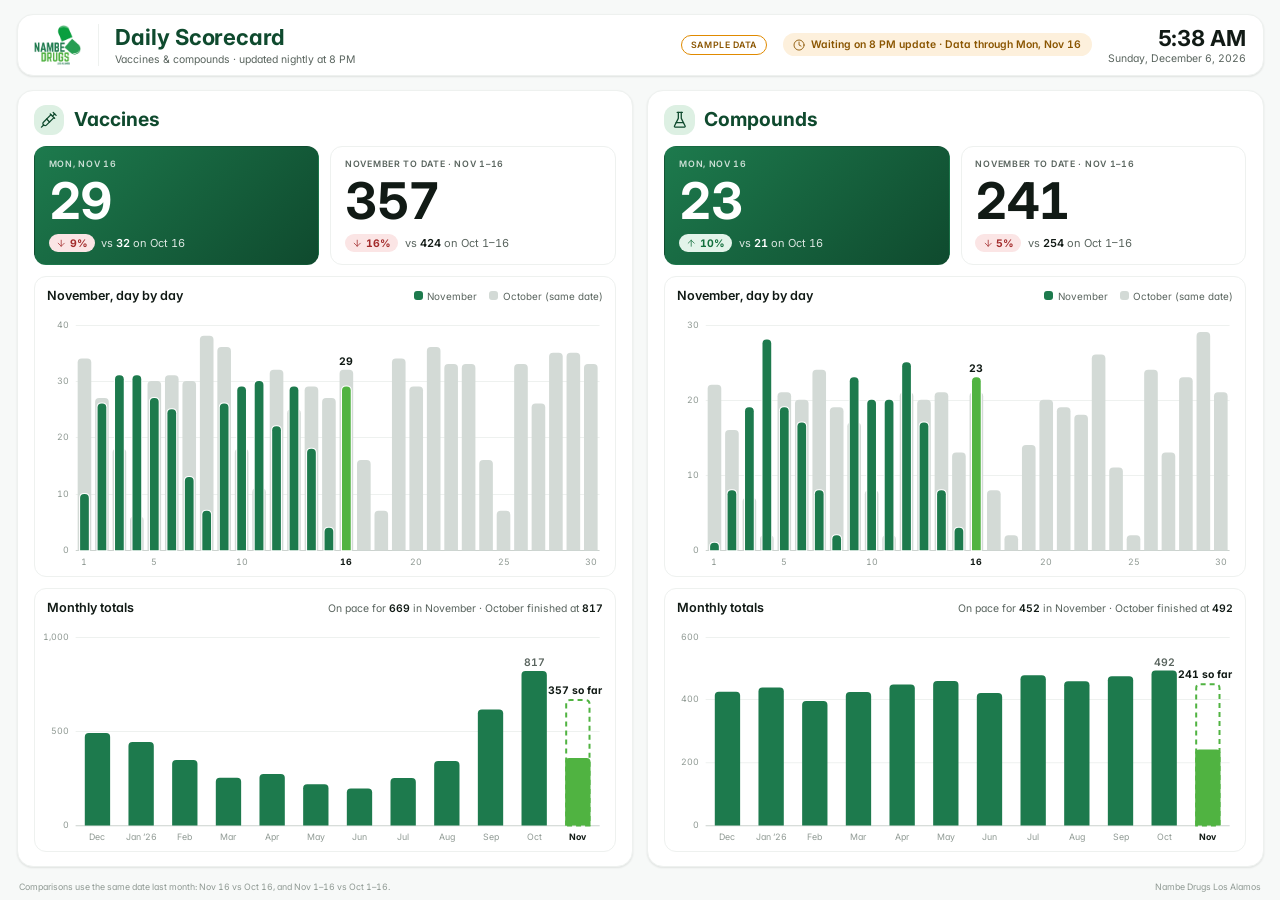
==== index.html @ f058c0b9 "Build daily vaccine & compound scorecard wall display Static GitHub Pages dashboard in the Nambe Dru" ====
<!doctype html>
<html lang="en">
<head>
  <meta charset="utf-8">
  <meta name="viewport" content="width=device-width, initial-scale=1">
  <title>Nambe Drugs Scorecard</title>
  <meta name="description" content="Daily vaccine and compound counts for Nambe Drugs Los Alamos.">
  <link rel="icon" type="image/png" href="assets/logo.png">
  <link rel="preconnect" href="https://fonts.googleapis.com">
  <link rel="preconnect" href="https://fonts.gstatic.com" crossorigin>
  <link href="https://fonts.googleapis.com/css2?family=Inter:wght@400;500;600;700&display=swap" rel="stylesheet">
  <link rel="stylesheet" href="assets/styles.css">
</head>
<body>
  <div class="app">
    <header class="topbar">
      <img class="logo" src="assets/logo.png" alt="Nambe Drugs Los Alamos">
      <div class="divider"></div>
      <div class="title-block">
        <h1>Daily Scorecard</h1>
        <p>Vaccines &amp; compounds · updated nightly at 8 PM</p>
      </div>
      <div class="spacer"></div>
      <span class="sample-pill" id="sample-pill" hidden>Sample data</span>
      <span class="status" id="status">Loading…</span>
      <div class="clock">
        <div class="time" id="clock-time">--:--</div>
        <div class="date" id="clock-date"></div>
      </div>
    </header>

    <main class="grid" id="grid">
      <div class="empty">Loading the latest counts…</div>
    </main>

    <footer class="footer">
      <span id="footnote">Comparisons use the same date last month.</span>
      <span>Nambe Drugs Los Alamos</span>
    </footer>
  </div>

  <script src="assets/app.js"></script>
</body>
</html>
---- assets/styles.css ----
/* Nambe Drugs Los Alamos — KPI wall display
   Tokens follow the Nambe Drugs brand board. */
:root {
  --forest: #1D7A4D;
  --green: #0A9F41;
  --lime: #50B341;
  --pine: #0F4A2E;
  --mint: #DDF0E3;

  --ink-900: #111A15;
  --ink-800: #2D3832;
  --ink-600: #59645E;
  --ink-400: #909A94;
  --ink-200: #CBD2CE;
  --ink-100: #EEF1EF;
  --ink-50:  #F7F9F8;

  --success: #1E9E57;
  --success-bg: #E3F4EA;
  --warning: #E08A00;
  --warning-ink: #8A5500;
  --warning-bg: #FDF0DC;
  --error: #D93B3B;
  --error-bg: #FBE5E5;

  --surface: #FFFFFF;
  --page: var(--ink-50);
  --ghost: #D3DAD6;           /* last-month comparison marks */

  --radius-card: 12px;
  --radius-panel: 16px;
  --shadow-1: 0 1px 2px rgba(17, 26, 21, .10);

  color-scheme: light;
  /* Scales the whole display with the screen: 16px on a 1920×1080 TV. */
  font-size: max(11px, min(0.8333vw, 1.4815vh));
}

* { box-sizing: border-box; }

html, body { margin: 0; height: 100%; }

body {
  background: var(--page);
  color: var(--ink-900);
  font-family: "Inter", system-ui, -apple-system, "Segoe UI", sans-serif;
  font-feature-settings: "tnum" 1, "cv11" 1;
  -webkit-font-smoothing: antialiased;
  overflow: hidden;
  cursor: none;               /* hide the mouse on the wall display */
}
body.has-pointer { cursor: default; }

.app {
  height: 100vh;
  display: grid;
  grid-template-rows: auto 1fr auto;
  gap: 1.25rem;
  padding: 1.25rem 1.5rem 0.75rem;
}

/* ---------- Header ---------- */
.topbar {
  display: flex;
  align-items: center;
  gap: 1.5rem;
  background: var(--surface);
  border: 1px solid var(--ink-100);
  border-radius: var(--radius-panel);
  box-shadow: var(--shadow-1);
  padding: 0.85rem 1.5rem;
}
.topbar .logo { height: 3.6rem; width: auto; display: block; }
.topbar .divider { width: 1px; align-self: stretch; background: var(--ink-100); }
.title-block h1 {
  margin: 0;
  font-size: 2rem; line-height: 2.5rem; font-weight: 700;
  color: var(--pine); letter-spacing: -0.01em;
}
.title-block p {
  margin: 0.1rem 0 0;
  font-size: 0.95rem; color: var(--ink-600);
}
.topbar .spacer { flex: 1; }

.status {
  display: inline-flex; align-items: center; gap: 0.5rem;
  border-radius: 999px;
  padding: 0.45rem 0.95rem;
  font-size: 0.95rem; font-weight: 600;
  background: var(--mint); color: var(--pine);
  white-space: nowrap;
}
.status svg { width: 1.1rem; height: 1.1rem; }
.status.is-warning { background: var(--warning-bg); color: var(--warning-ink); }
.status.is-error { background: var(--error-bg); color: #9E2323; }
.sample-pill {
  border-radius: 999px; padding: 0.35rem 0.8rem;
  font-size: 0.8rem; font-weight: 600; letter-spacing: 0.06em; text-transform: uppercase;
  border: 1px solid var(--warning); color: var(--warning-ink); background: var(--surface);
}

.clock { text-align: right; }
.clock .time {
  font-size: 2rem; line-height: 2.4rem; font-weight: 700; color: var(--ink-900);
  letter-spacing: -0.01em;
}
.clock .date { font-size: 0.95rem; color: var(--ink-600); }

/* ---------- Panels ---------- */
.grid {
  min-height: 0;
  display: grid;
  grid-template-columns: 1fr 1fr;
  gap: 1.25rem;
}

.panel {
  min-height: 0;
  display: flex; flex-direction: column; gap: 1rem;
  background: var(--surface);
  border: 1px solid var(--ink-100);
  border-radius: var(--radius-panel);
  box-shadow: var(--shadow-1);
  padding: 1.25rem 1.5rem 1.25rem;
}

.panel-head { display: flex; align-items: center; gap: 0.85rem; }
.panel-icon {
  width: 2.75rem; height: 2.75rem; border-radius: 12px;
  background: var(--mint); color: var(--pine);
  display: grid; place-items: center;
}
.panel-icon svg { width: 1.6rem; height: 1.6rem; }
.panel-head h2 {
  margin: 0; font-size: 1.75rem; line-height: 2.1rem; font-weight: 700; color: var(--pine);
}

/* KPI tiles */
.kpis { display: grid; grid-template-columns: 1fr 1fr; gap: 1rem; }
.kpi {
  border: 1px solid var(--ink-100);
  border-radius: var(--radius-card);
  padding: 1rem 1.25rem 1.1rem;
  background: var(--surface);
}
.kpi.is-primary { background: linear-gradient(135deg, var(--forest), var(--pine)); border-color: transparent; color: #fff; }
.overline {
  font-size: 0.8rem; line-height: 1.1rem; font-weight: 600;
  letter-spacing: 0.08em; text-transform: uppercase;
  color: var(--ink-600);
}
.kpi.is-primary .overline { color: rgba(255,255,255,.78); }
.kpi .value {
  font-size: 4.6rem; line-height: 1; font-weight: 700; letter-spacing: -0.03em;
  margin: 0.55rem 0 0.7rem;
}
.kpi .compare {
  display: flex; align-items: center; gap: 0.6rem; flex-wrap: wrap;
  font-size: 1rem; color: var(--ink-600);
}
.kpi.is-primary .compare { color: rgba(255,255,255,.85); }
.kpi .compare b { color: var(--ink-900); font-weight: 600; }
.kpi.is-primary .compare b { color: #fff; }

.delta {
  display: inline-flex; align-items: center; gap: 0.3rem;
  border-radius: 999px; padding: 0.22rem 0.65rem;
  font-size: 0.95rem; font-weight: 700;
}
.delta svg { width: 0.95rem; height: 0.95rem; }
.delta.up   { background: var(--success-bg); color: #13703D; }
.delta.down { background: var(--error-bg);   color: #A32B2B; }
.delta.flat { background: var(--ink-100);    color: var(--ink-800); }

/* Charts */
.chart-card {
  flex: 1 1 0; min-height: 0;
  display: flex; flex-direction: column;
  border: 1px solid var(--ink-100);
  border-radius: var(--radius-card);
  padding: 0.9rem 1.1rem 0.6rem;
}
.chart-card.daily { flex-grow: 1.15; }
.chart-head {
  display: flex; align-items: baseline; justify-content: space-between; gap: 1rem;
  margin-bottom: 0.35rem;
}
.chart-head h3 { margin: 0; font-size: 1.15rem; line-height: 1.6rem; font-weight: 600; color: var(--ink-900); }
.chart-head .note { font-size: 0.95rem; color: var(--ink-600); }
.chart-head .note b { color: var(--ink-900); font-weight: 600; }
.legend { display: flex; gap: 1.1rem; font-size: 0.9rem; color: var(--ink-600); white-space: nowrap; }
.legend span { display: inline-flex; align-items: center; gap: 0.4rem; }
.legend i { width: 0.8rem; height: 0.8rem; border-radius: 3px; display: inline-block; }
.legend i.dashed { background: transparent !important; border: 2px dashed var(--lime); }

.chart { flex: 1; min-height: 0; position: relative; }
.chart svg { position: absolute; inset: 0; width: 100%; height: 100%; overflow: visible; }

.chart .grid-line { stroke: var(--ink-100); stroke-width: 1; }
.chart .baseline  { stroke: var(--ink-200); stroke-width: 1; }
.chart .tick      { fill: var(--ink-400); font-size: 0.8rem; }
.chart .tick.strong { fill: var(--ink-900); font-weight: 700; }
.chart .val       { fill: var(--ink-900); font-size: 0.95rem; font-weight: 700; }
.chart .val.muted { fill: var(--ink-600); font-weight: 600; }

/* ---------- Footer ---------- */
.footer {
  display: flex; justify-content: space-between; gap: 1rem;
  font-size: 0.8rem; color: var(--ink-400);
  padding: 0 0.25rem;
}

/* Loading / empty */
.empty {
  grid-column: 1 / -1;
  display: grid; place-items: center;
  color: var(--ink-600); font-size: 1.2rem;
}

/* ---------- Small screens (phones, laptops in portrait) ---------- */
@media (max-width: 1000px) {
  :root { font-size: 14px; }
  body { overflow: auto; cursor: default; }
  .app { height: auto; padding: 16px; gap: 16px; }
  .topbar { flex-wrap: wrap; padding: 12px 16px; gap: 12px; }
  .topbar .divider, .topbar .spacer { display: none; }
  .topbar .logo { height: 44px; }
  .title-block h1 { font-size: 1.5rem; line-height: 2rem; }
  .clock { text-align: left; width: 100%; display: flex; gap: 12px; align-items: baseline; }
  .clock .time { font-size: 1.25rem; }
  .grid { grid-template-columns: 1fr; }
  .panel { padding: 16px; }
  .kpi .value { font-size: 2.75rem; }
  .chart-card { flex: none; }
  .chart { flex: none; height: 220px; }
  .chart-head { flex-wrap: wrap; }
  .footer { flex-direction: column; }
}
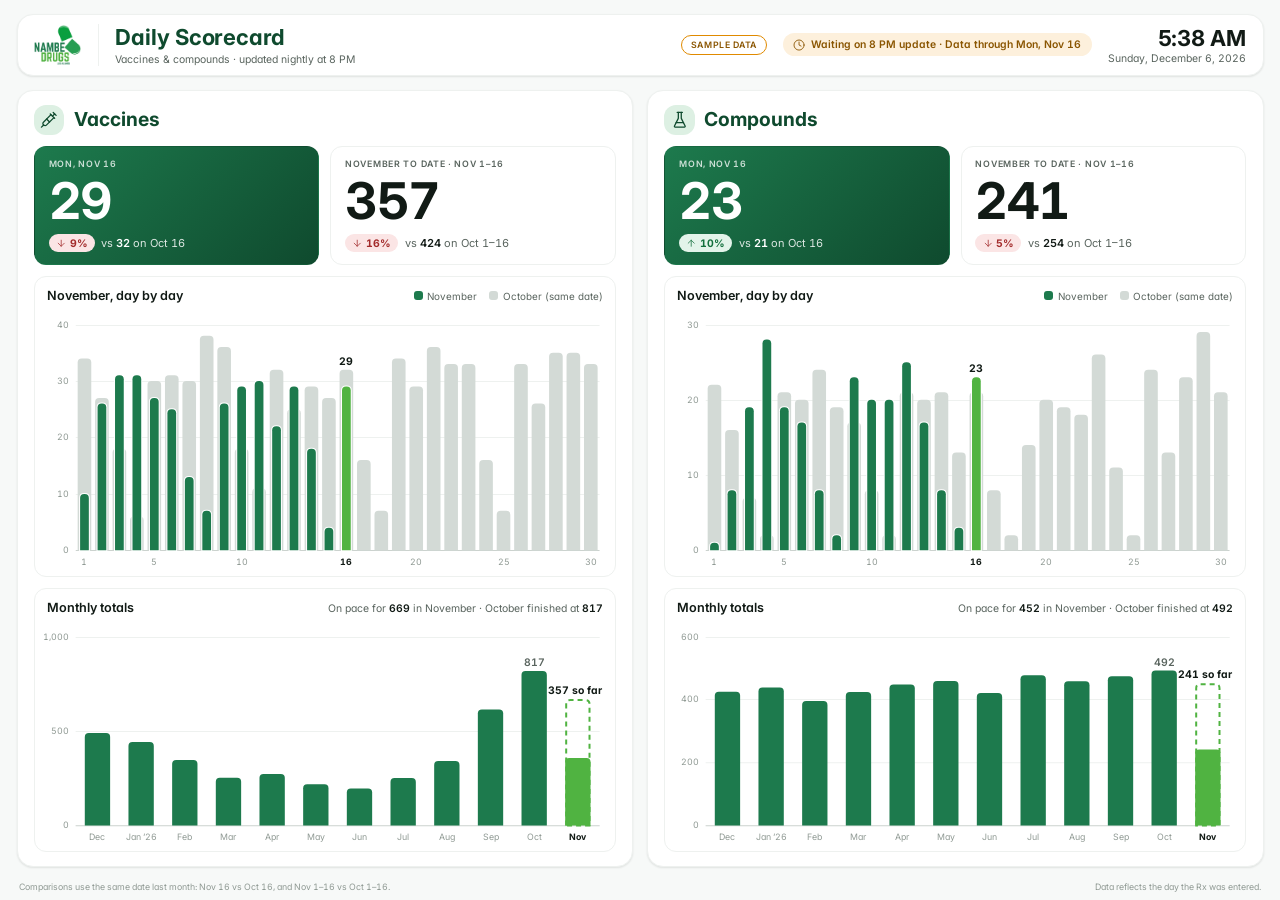
==== commit df2a9ce7: "Add footer note: data reflects the day the Rx was entered Co-Authored-By: Claude Opus 5.5 <noreply@a" ====
--- a/index.html
+++ b/index.html
@@ -35,7 +35,7 @@
 
     <footer class="footer">
       <span id="footnote">Comparisons use the same date last month.</span>
-      <span>Nambe Drugs Los Alamos</span>
+      <span>Data reflects the day the Rx was entered.</span>
     </footer>
   </div>
 
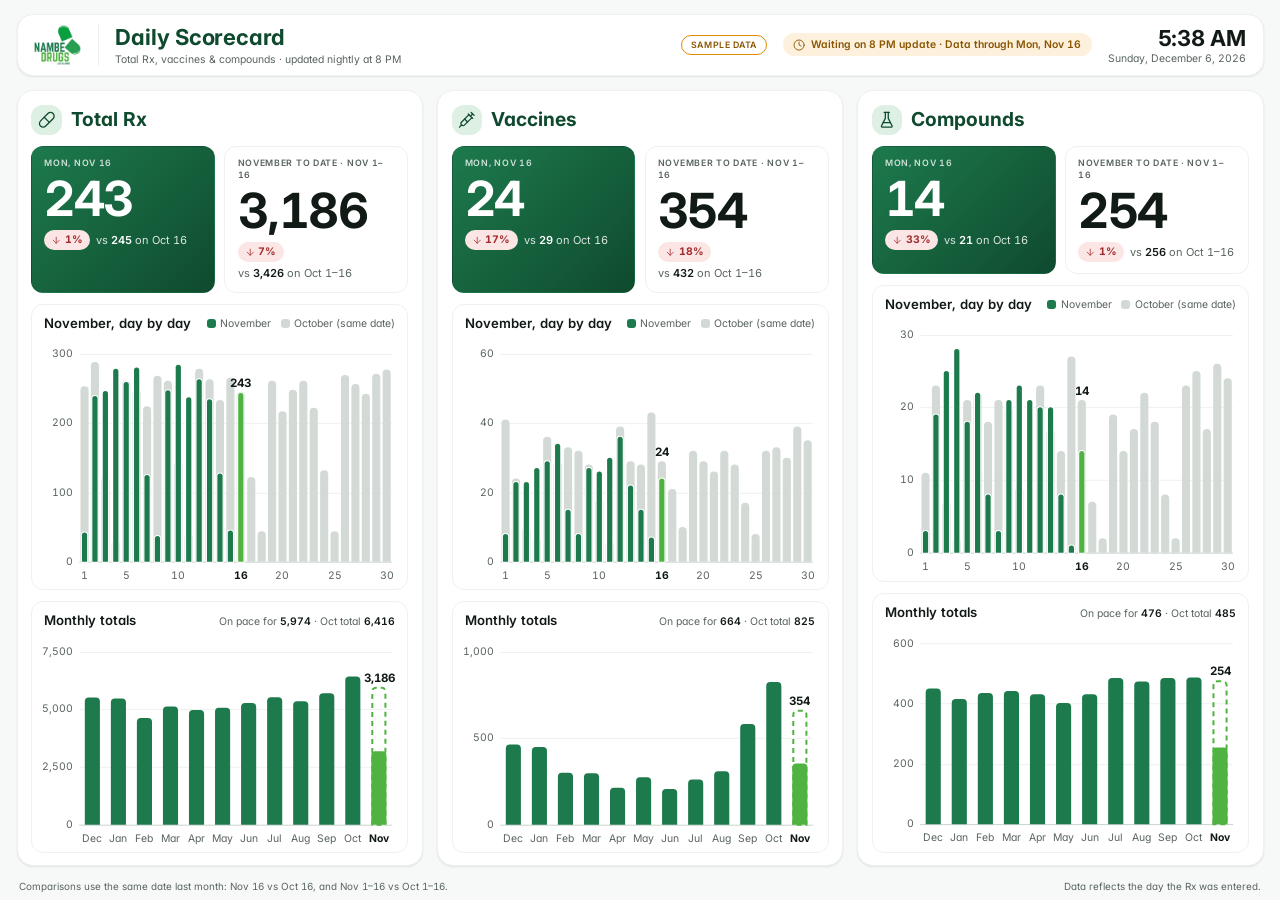
==== commit 1605aba4: "Add Total Rx as a third metric; three-column layout for the 55" TV Total Rx counts every dated row i" ====
--- a/index.html
+++ b/index.html
@@ -4,7 +4,7 @@
   <meta charset="utf-8">
   <meta name="viewport" content="width=device-width, initial-scale=1">
   <title>Nambe Drugs Scorecard</title>
-  <meta name="description" content="Daily vaccine and compound counts for Nambe Drugs Los Alamos.">
+  <meta name="description" content="Daily total Rx, vaccine and compound counts for Nambe Drugs Los Alamos.">
   <link rel="icon" type="image/png" href="assets/logo.png">
   <link rel="preconnect" href="https://fonts.googleapis.com">
   <link rel="preconnect" href="https://fonts.gstatic.com" crossorigin>
@@ -18,7 +18,7 @@
       <div class="divider"></div>
       <div class="title-block">
         <h1>Daily Scorecard</h1>
-        <p>Vaccines &amp; compounds · updated nightly at 8 PM</p>
+        <p>Total Rx, vaccines &amp; compounds · updated nightly at 8 PM</p>
       </div>
       <div class="spacer"></div>
       <span class="sample-pill" id="sample-pill" hidden>Sample data</span>
--- a/assets/styles.css
+++ b/assets/styles.css
@@ -111,7 +111,7 @@
 .grid {
   min-height: 0;
   display: grid;
-  grid-template-columns: 1fr 1fr;
+  grid-template-columns: repeat(3, minmax(0, 1fr));
   gap: 1.25rem;
 }
 
@@ -122,7 +122,7 @@
   border: 1px solid var(--ink-100);
   border-radius: var(--radius-panel);
   box-shadow: var(--shadow-1);
-  padding: 1.25rem 1.5rem 1.25rem;
+  padding: 1.25rem 1.25rem 1.1rem;
 }
 
 .panel-head { display: flex; align-items: center; gap: 0.85rem; }
@@ -137,11 +137,11 @@
 }
 
 /* KPI tiles */
-.kpis { display: grid; grid-template-columns: 1fr 1fr; gap: 1rem; }
+.kpis { display: grid; grid-template-columns: 1fr 1fr; gap: 0.85rem; }
 .kpi {
   border: 1px solid var(--ink-100);
   border-radius: var(--radius-card);
-  padding: 1rem 1.25rem 1.1rem;
+  padding: 0.95rem 1.1rem 1rem;
   background: var(--surface);
 }
 .kpi.is-primary { background: linear-gradient(135deg, var(--forest), var(--pine)); border-color: transparent; color: #fff; }
@@ -152,12 +152,12 @@
 }
 .kpi.is-primary .overline { color: rgba(255,255,255,.78); }
 .kpi .value {
-  font-size: 4.6rem; line-height: 1; font-weight: 700; letter-spacing: -0.03em;
-  margin: 0.55rem 0 0.7rem;
+  font-size: 4.4rem; line-height: 1; font-weight: 700; letter-spacing: -0.03em;
+  margin: 0.5rem 0 0.65rem;
 }
 .kpi .compare {
-  display: flex; align-items: center; gap: 0.6rem; flex-wrap: wrap;
-  font-size: 1rem; color: var(--ink-600);
+  display: flex; align-items: center; gap: 0.35rem 0.55rem; flex-wrap: wrap;
+  font-size: 1rem; line-height: 1.35rem; color: var(--ink-600);
 }
 .kpi.is-primary .compare { color: rgba(255,255,255,.85); }
 .kpi .compare b { color: var(--ink-900); font-weight: 600; }
@@ -186,10 +186,10 @@
   display: flex; align-items: baseline; justify-content: space-between; gap: 1rem;
   margin-bottom: 0.35rem;
 }
-.chart-head h3 { margin: 0; font-size: 1.15rem; line-height: 1.6rem; font-weight: 600; color: var(--ink-900); }
+.chart-head h3 { margin: 0; white-space: nowrap; font-size: 1.2rem; line-height: 1.6rem; font-weight: 600; color: var(--ink-900); }
 .chart-head .note { font-size: 0.95rem; color: var(--ink-600); }
 .chart-head .note b { color: var(--ink-900); font-weight: 600; }
-.legend { display: flex; gap: 1.1rem; font-size: 0.9rem; color: var(--ink-600); white-space: nowrap; }
+.legend { display: flex; gap: 0.9rem; font-size: 0.95rem; color: var(--ink-600); white-space: nowrap; }
 .legend span { display: inline-flex; align-items: center; gap: 0.4rem; }
 .legend i { width: 0.8rem; height: 0.8rem; border-radius: 3px; display: inline-block; }
 .legend i.dashed { background: transparent !important; border: 2px dashed var(--lime); }
@@ -199,15 +199,15 @@
 
 .chart .grid-line { stroke: var(--ink-100); stroke-width: 1; }
 .chart .baseline  { stroke: var(--ink-200); stroke-width: 1; }
-.chart .tick      { fill: var(--ink-400); font-size: 0.8rem; }
+.chart .tick      { fill: var(--ink-600); font-size: 0.95rem; }
 .chart .tick.strong { fill: var(--ink-900); font-weight: 700; }
-.chart .val       { fill: var(--ink-900); font-size: 0.95rem; font-weight: 700; }
+.chart .val       { fill: var(--ink-900); font-size: 1.05rem; font-weight: 700; }
 .chart .val.muted { fill: var(--ink-600); font-weight: 600; }
 
 /* ---------- Footer ---------- */
 .footer {
   display: flex; justify-content: space-between; gap: 1rem;
-  font-size: 0.8rem; color: var(--ink-400);
+  font-size: 0.9rem; color: var(--ink-600);
   padding: 0 0.25rem;
 }
 
@@ -237,3 +237,105 @@
   .chart-head { flex-wrap: wrap; }
   .footer { flex-direction: column; }
 }
+
+/* =========================================================
+   Upload page
+   ========================================================= */
+body.page-upload { overflow: auto; cursor: default; font-size: 15px; }
+html:has(body.page-upload) { font-size: 16px; }
+.up-wrap { max-width: 980px; margin: 0 auto; padding: 24px 16px 48px; display: grid; gap: 16px; }
+.page-upload .topbar { padding: 16px 24px; }
+.page-upload .topbar .logo { height: 52px; }
+.page-upload .title-block h1 { font-size: 24px; line-height: 32px; }
+.page-upload .title-block p { font-size: 14px; }
+
+.up-card {
+  background: var(--surface); border: 1px solid var(--ink-100);
+  border-radius: var(--radius-panel); box-shadow: var(--shadow-1);
+  padding: 24px;
+}
+.up-head { display: flex; align-items: baseline; justify-content: space-between; gap: 16px; flex-wrap: wrap; margin-bottom: 12px; }
+.up-head h2 { margin: 0; font-size: 18px; line-height: 28px; font-weight: 600; color: var(--pine); }
+.muted { color: var(--ink-600); font-size: 13px; }
+
+.dropzone {
+  display: flex; flex-direction: column; align-items: center; justify-content: center; gap: 6px;
+  min-height: 220px; padding: 24px; text-align: center;
+  border: 2px dashed var(--ink-200); border-radius: var(--radius-card);
+  background: var(--ink-50); cursor: pointer;
+  transition: background .15s, border-color .15s;
+}
+.dropzone:hover, .dropzone:focus-visible { background: var(--mint); border-color: var(--forest); outline: none; }
+.dropzone.is-over { background: var(--mint); border-color: var(--forest); border-style: solid; }
+.dz-icon { width: 52px; height: 52px; border-radius: 12px; background: var(--mint); color: var(--pine); display: grid; place-items: center; margin-bottom: 6px; }
+.dropzone.is-over .dz-icon, .dropzone:hover .dz-icon { background: #fff; }
+.dz-icon svg { width: 28px; height: 28px; }
+.dz-title { font-size: 18px; font-weight: 600; color: var(--ink-900); }
+.dz-sub { font-size: 13px; color: var(--ink-600); }
+
+.rules { margin: 16px 0 0; padding: 0; list-style: none; display: flex; flex-wrap: wrap; gap: 8px 24px; font-size: 13px; color: var(--ink-600); }
+.rules li { position: relative; padding-left: 14px; }
+.rules li::before { content: ""; position: absolute; left: 0; top: 7px; width: 6px; height: 6px; border-radius: 50%; background: var(--lime); }
+.rules b { color: var(--ink-900); font-weight: 600; }
+
+.table-wrap { overflow-x: auto; border: 1px solid var(--ink-100); border-radius: var(--radius-card); }
+.up-table { width: 100%; border-collapse: collapse; font-size: 14px; }
+.up-table th { text-align: left; font-size: 11px; font-weight: 600; letter-spacing: .06em; text-transform: uppercase; color: var(--ink-600); background: var(--ink-50); padding: 10px 14px; border-bottom: 1px solid var(--ink-100); white-space: nowrap; }
+.up-table td { padding: 11px 14px; border-bottom: 1px solid var(--ink-100); white-space: nowrap; }
+.up-table tr:last-child td { border-bottom: 0; }
+.up-table tbody tr:hover { background: var(--mint); }
+.up-table .num { text-align: right; font-variant-numeric: tabular-nums; }
+.up-table td b { font-weight: 700; font-size: 15px; }
+
+.badge { display: inline-block; border-radius: 999px; padding: 3px 10px; font-size: 12px; font-weight: 600; }
+.badge.ok { background: var(--mint); color: var(--pine); }
+.badge.warn { background: var(--warning-bg); color: var(--warning-ink); }
+.badge.muted { background: var(--ink-100); color: var(--ink-600); }
+
+.actions { display: flex; gap: 10px; flex-wrap: wrap; margin-top: 16px; }
+.btn {
+  font: inherit; font-size: 14px; font-weight: 600; line-height: 20px;
+  border-radius: 8px; padding: 10px 18px; cursor: pointer; text-decoration: none;
+  border: 1px solid transparent; display: inline-flex; align-items: center; gap: 6px;
+}
+.btn-primary { background: var(--forest); color: #fff; }
+.btn-primary:hover { background: #17663F; }
+.btn-primary:active { background: var(--pine); }
+.btn-secondary { background: #fff; color: var(--forest); border-color: var(--forest); }
+.btn-secondary:hover { background: var(--mint); }
+.btn-tertiary { background: transparent; color: var(--forest); }
+.btn-tertiary:hover { background: var(--ink-50); }
+.btn:disabled { background: var(--ink-100); color: var(--ink-400); border-color: transparent; cursor: not-allowed; }
+.btn:focus-visible { outline: 2px solid var(--forest); outline-offset: 2px; }
+
+.notice { border-radius: 8px; padding: 10px 14px; font-size: 14px; margin-bottom: 10px; }
+.notice.ok { background: var(--success-bg); color: #13703D; }
+.notice.info { background: var(--ink-50); color: var(--ink-800); border: 1px solid var(--ink-100); }
+.notice.warn { background: var(--warning-bg); color: var(--warning-ink); }
+.notice.error { background: var(--error-bg); color: #9E2323; }
+.notice a { color: inherit; font-weight: 600; }
+.result { margin: 16px 0 0; }
+
+.settings summary { display: flex; align-items: center; justify-content: space-between; cursor: pointer; font-size: 16px; font-weight: 600; color: var(--ink-900); list-style: none; }
+.settings summary::-webkit-details-marker { display: none; }
+.settings summary::after { content: "›"; font-size: 22px; color: var(--ink-400); transform: rotate(90deg); margin-left: 12px; }
+.settings[open] summary::after { transform: rotate(-90deg); }
+.settings summary > span:first-child { flex: 1; }
+.conn { font-size: 12px; font-weight: 600; border-radius: 999px; padding: 3px 10px; background: var(--warning-bg); color: var(--warning-ink); }
+.conn.ok { background: var(--mint); color: var(--pine); }
+.settings p { margin: 14px 0; line-height: 20px; }
+.settings code { font-size: 12px; background: var(--ink-50); padding: 1px 5px; border-radius: 4px; }
+.form { display: grid; grid-template-columns: 1fr 1fr 1fr; gap: 12px; }
+.form label { display: flex; flex-direction: column; gap: 6px; font-size: 13px; font-weight: 600; color: var(--ink-800); }
+.form label .muted { font-weight: 400; font-size: 12px; }
+.form input {
+  font: inherit; font-size: 14px; font-weight: 400; padding: 9px 12px;
+  border: 1px solid var(--ink-200); border-radius: 8px; background: #fff; color: var(--ink-900);
+}
+.form input:focus { outline: none; border-color: var(--forest); box-shadow: 0 0 0 3px var(--mint); }
+
+@media (max-width: 720px) {
+  .form { grid-template-columns: 1fr; }
+  .page-upload .topbar .divider, .page-upload .topbar .spacer { display: none; }
+  .up-card { padding: 16px; }
+}
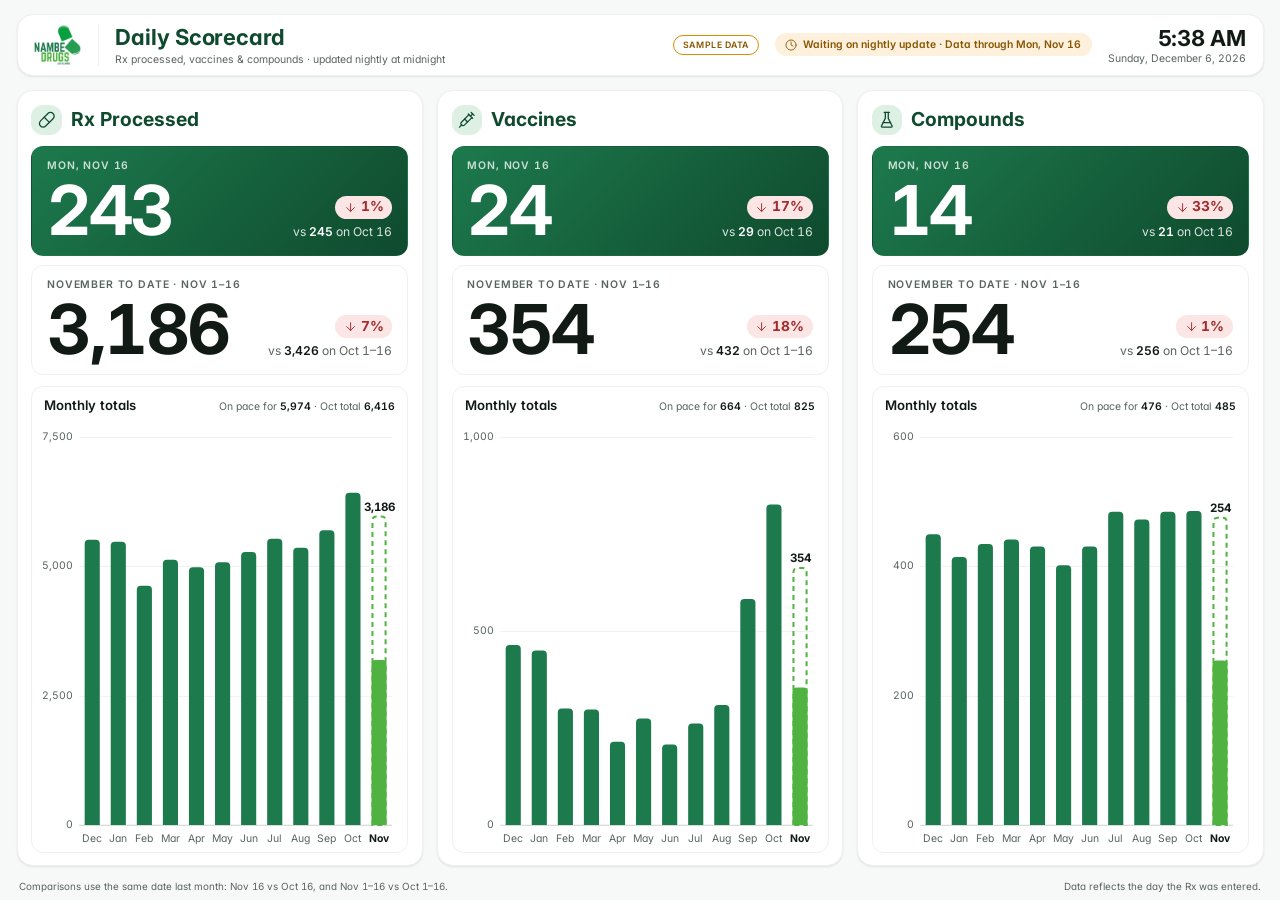
==== commit 64fff804: "Rename Total Rx to Rx Processed; expect data nightly at midnight The late-data warning now expects y" ====
--- a/index.html
+++ b/index.html
@@ -4,7 +4,7 @@
   <meta charset="utf-8">
   <meta name="viewport" content="width=device-width, initial-scale=1">
   <title>Nambe Drugs Scorecard</title>
-  <meta name="description" content="Daily total Rx, vaccine and compound counts for Nambe Drugs Los Alamos.">
+  <meta name="description" content="Daily Rx processed, vaccine and compound counts for Nambe Drugs Los Alamos.">
   <link rel="icon" type="image/png" href="assets/logo.png">
   <link rel="preconnect" href="https://fonts.googleapis.com">
   <link rel="preconnect" href="https://fonts.gstatic.com" crossorigin>
@@ -18,7 +18,7 @@
       <div class="divider"></div>
       <div class="title-block">
         <h1>Daily Scorecard</h1>
-        <p>Total Rx, vaccines &amp; compounds · updated nightly at 8 PM</p>
+        <p>Rx processed, vaccines &amp; compounds · updated nightly at midnight</p>
       </div>
       <div class="spacer"></div>
       <span class="sample-pill" id="sample-pill" hidden>Sample data</span>
--- a/assets/styles.css
+++ b/assets/styles.css
@@ -137,27 +137,31 @@
 }
 
 /* KPI tiles */
-.kpis { display: grid; grid-template-columns: 1fr 1fr; gap: 0.85rem; }
+.kpis { display: grid; grid-template-columns: 1fr; gap: 0.85rem; }
 .kpi {
   border: 1px solid var(--ink-100);
   border-radius: var(--radius-card);
-  padding: 0.95rem 1.1rem 1rem;
+  padding: 1.1rem 1.35rem 1.2rem;
   background: var(--surface);
 }
 .kpi.is-primary { background: linear-gradient(135deg, var(--forest), var(--pine)); border-color: transparent; color: #fff; }
 .overline {
-  font-size: 0.8rem; line-height: 1.1rem; font-weight: 600;
+  font-size: 0.95rem; line-height: 1.3rem; font-weight: 600;
   letter-spacing: 0.08em; text-transform: uppercase;
   color: var(--ink-600);
 }
 .kpi.is-primary .overline { color: rgba(255,255,255,.78); }
+.kpi-row {
+  display: flex; align-items: flex-end; justify-content: space-between; gap: 1rem;
+  margin-top: 0.6rem;
+}
 .kpi .value {
-  font-size: 4.4rem; line-height: 1; font-weight: 700; letter-spacing: -0.03em;
-  margin: 0.5rem 0 0.65rem;
+  font-size: 6.25rem; line-height: 0.9; font-weight: 700; letter-spacing: -0.035em;
 }
 .kpi .compare {
-  display: flex; align-items: center; gap: 0.35rem 0.55rem; flex-wrap: wrap;
-  font-size: 1rem; line-height: 1.35rem; color: var(--ink-600);
+  display: flex; flex-direction: column; align-items: flex-end; gap: 0.5rem;
+  text-align: right; padding-bottom: 0.15rem;
+  font-size: 1.1rem; line-height: 1.45rem; color: var(--ink-600);
 }
 .kpi.is-primary .compare { color: rgba(255,255,255,.85); }
 .kpi .compare b { color: var(--ink-900); font-weight: 600; }
@@ -165,10 +169,10 @@
 
 .delta {
   display: inline-flex; align-items: center; gap: 0.3rem;
-  border-radius: 999px; padding: 0.22rem 0.65rem;
-  font-size: 0.95rem; font-weight: 700;
-}
-.delta svg { width: 0.95rem; height: 0.95rem; }
+  border-radius: 999px; padding: 0.3rem 0.8rem;
+  font-size: 1.25rem; font-weight: 700;
+}
+.delta svg { width: 1.2rem; height: 1.2rem; }
 .delta.up   { background: var(--success-bg); color: #13703D; }
 .delta.down { background: var(--error-bg);   color: #A32B2B; }
 .delta.flat { background: var(--ink-100);    color: var(--ink-800); }
@@ -181,7 +185,6 @@
   border-radius: var(--radius-card);
   padding: 0.9rem 1.1rem 0.6rem;
 }
-.chart-card.daily { flex-grow: 1.15; }
 .chart-head {
   display: flex; align-items: baseline; justify-content: space-between; gap: 1rem;
   margin-bottom: 0.35rem;
@@ -231,7 +234,9 @@
   .clock .time { font-size: 1.25rem; }
   .grid { grid-template-columns: 1fr; }
   .panel { padding: 16px; }
-  .kpi .value { font-size: 2.75rem; }
+  .kpi .value { font-size: 3.25rem; }
+  .kpi .compare { font-size: 0.95rem; }
+  .delta { font-size: 1rem; }
   .chart-card { flex: none; }
   .chart { flex: none; height: 220px; }
   .chart-head { flex-wrap: wrap; }
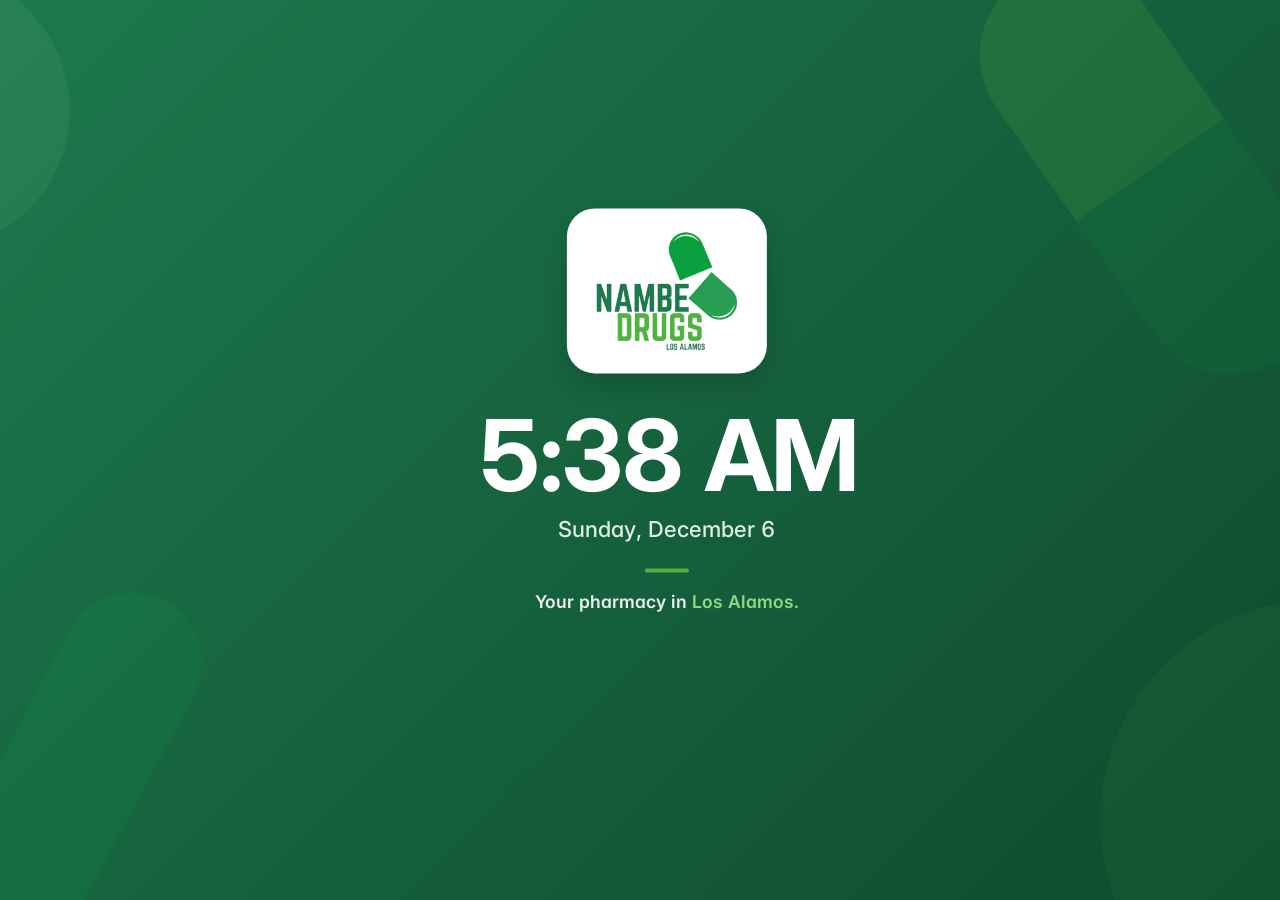
==== commit 6ffcc5ee: "Add gear link to uploads, after-hours screensaver, and Pi kiosk setup Dashboard shows 8 AM-7 PM; out" ====
--- a/index.html
+++ b/index.html
@@ -27,6 +27,9 @@
         <div class="time" id="clock-time">--:--</div>
         <div class="date" id="clock-date"></div>
       </div>
+      <a class="gear" href="upload.html" title="Upload data" aria-label="Upload data">
+        <svg viewBox="0 0 24 24" fill="none" stroke="currentColor" stroke-width="1.5" stroke-linecap="round" stroke-linejoin="round" aria-hidden="true"><path d="M12.22 2h-.44a2 2 0 0 0-2 2v.18a2 2 0 0 1-1 1.73l-.43.25a2 2 0 0 1-2 0l-.15-.08a2 2 0 0 0-2.73.73l-.22.38a2 2 0 0 0 .73 2.73l.15.1a2 2 0 0 1 1 1.72v.51a2 2 0 0 1-1 1.74l-.15.09a2 2 0 0 0-.73 2.73l.22.38a2 2 0 0 0 2.73.73l.15-.08a2 2 0 0 1 2 0l.43.25a2 2 0 0 1 1 1.73V20a2 2 0 0 0 2 2h.44a2 2 0 0 0 2-2v-.18a2 2 0 0 1 1-1.73l.43-.25a2 2 0 0 1 2 0l.15.08a2 2 0 0 0 2.73-.73l.22-.39a2 2 0 0 0-.73-2.73l-.15-.08a2 2 0 0 1-1-1.74v-.5a2 2 0 0 1 1-1.74l.15-.09a2 2 0 0 0 .73-2.73l-.22-.38a2 2 0 0 0-2.73-.73l-.15.08a2 2 0 0 1-2 0l-.43-.25a2 2 0 0 1-1-1.73V4a2 2 0 0 0-2-2z"/><circle cx="12" cy="12" r="3"/></svg>
+      </a>
     </header>
 
     <main class="grid" id="grid">
@@ -39,6 +42,24 @@
     </footer>
   </div>
 
+  <!-- After-hours screensaver (outside SHOW_FROM–SHOW_UNTIL in app.js) -->
+  <div class="screensaver" id="screensaver" hidden>
+    <svg class="ss-art" viewBox="0 0 1600 900" preserveAspectRatio="xMidYMid slice" aria-hidden="true">
+      <defs><clipPath id="ss-cap"><rect x="-90" y="-230" width="180" height="460" rx="90"/></clipPath></defs>
+      <g transform="translate(1310 170) rotate(-35)" clip-path="url(#ss-cap)"><rect x="-90" y="-230" width="180" height="230" fill="#50B341" opacity=".18"/><rect x="-90" y="0" width="180" height="230" fill="#0A9F41" opacity=".10"/></g>
+      <g transform="translate(240 760) rotate(28)"><rect x="-70" y="-180" width="140" height="360" rx="70" fill="#0A9F41" opacity=".14"/></g>
+      <circle cx="1480" cy="820" r="220" fill="#50B341" opacity=".07"/>
+      <circle cx="90" cy="110" r="140" fill="#DDF0E3" opacity=".05"/>
+    </svg>
+    <div class="ss-content" id="ss-content">
+      <div class="ss-badge"><img src="assets/logo.png" alt="Nambe Drugs Los Alamos"></div>
+      <div class="ss-time" id="ss-time">--:--</div>
+      <div class="ss-date" id="ss-date"></div>
+      <div class="ss-rule"></div>
+      <div class="ss-tag">Your pharmacy in <span>Los Alamos.</span></div>
+    </div>
+  </div>
+
   <script src="assets/app.js"></script>
 </body>
 </html>
--- a/assets/styles.css
+++ b/assets/styles.css
@@ -107,6 +107,50 @@
 }
 .clock .date { font-size: 0.95rem; color: var(--ink-600); }
 
+.gear {
+  width: 2.75rem; height: 2.75rem; border-radius: 12px; flex: none;
+  display: grid; place-items: center;
+  color: var(--ink-400); text-decoration: none;
+  transition: background .15s, color .15s;
+}
+.gear svg { width: 1.5rem; height: 1.5rem; }
+.gear:hover, .gear:focus-visible { background: var(--mint); color: var(--pine); outline: none; }
+
+/* ---------- After-hours screensaver ---------- */
+.screensaver {
+  position: fixed; inset: 0; z-index: 100;
+  background: linear-gradient(135deg, var(--forest) 0%, var(--pine) 100%);
+  color: #fff; overflow: hidden;
+  display: grid; place-items: center;
+  opacity: 0; transition: opacity 1.2s ease;
+}
+.screensaver.is-on { opacity: 1; }
+.screensaver[hidden] { display: none; }
+.ss-art { position: absolute; inset: 0; width: 100%; height: 100%; }
+.ss-content {
+  position: relative;
+  display: flex; flex-direction: column; align-items: center; text-align: center;
+  transition: transform 6s ease-in-out;
+}
+.ss-badge {
+  background: #fff; border-radius: 28px;
+  padding: 2rem 2.5rem;
+  box-shadow: 0 12px 24px rgba(0, 0, 0, .16);
+  margin-bottom: 3rem;
+}
+.ss-badge img { display: block; height: 11rem; width: auto; }
+.ss-time {
+  font-size: 9rem; line-height: 1; font-weight: 700; letter-spacing: -0.04em;
+  font-variant-numeric: tabular-nums;
+}
+.ss-date {
+  margin-top: 1rem;
+  font-size: 2rem; line-height: 2.5rem; font-weight: 500; color: var(--mint);
+}
+.ss-rule { width: 4rem; height: 4px; border-radius: 4px; background: var(--lime); margin: 2.25rem 0 1.75rem; }
+.ss-tag { font-size: 1.6rem; font-weight: 600; color: rgba(255, 255, 255, .92); }
+.ss-tag span { color: #8FD982; }
+
 /* ---------- Panels ---------- */
 .grid {
   min-height: 0;
@@ -228,6 +272,8 @@
   .app { height: auto; padding: 16px; gap: 16px; }
   .topbar { flex-wrap: wrap; padding: 12px 16px; gap: 12px; }
   .topbar .divider, .topbar .spacer { display: none; }
+  .gear { position: absolute; top: 12px; right: 12px; }
+  .topbar { position: relative; }
   .topbar .logo { height: 44px; }
   .title-block h1 { font-size: 1.5rem; line-height: 2rem; }
   .clock { text-align: left; width: 100%; display: flex; gap: 12px; align-items: baseline; }
@@ -344,3 +390,10 @@
   .page-upload .topbar .divider, .page-upload .topbar .spacer { display: none; }
   .up-card { padding: 16px; }
 }
+
+@media (max-width: 700px) {
+  .ss-badge img { height: 7rem; }
+  .ss-time { font-size: 5rem; white-space: nowrap; }
+  .ss-date { font-size: 1.4rem; }
+  .ss-tag { font-size: 1.2rem; }
+}
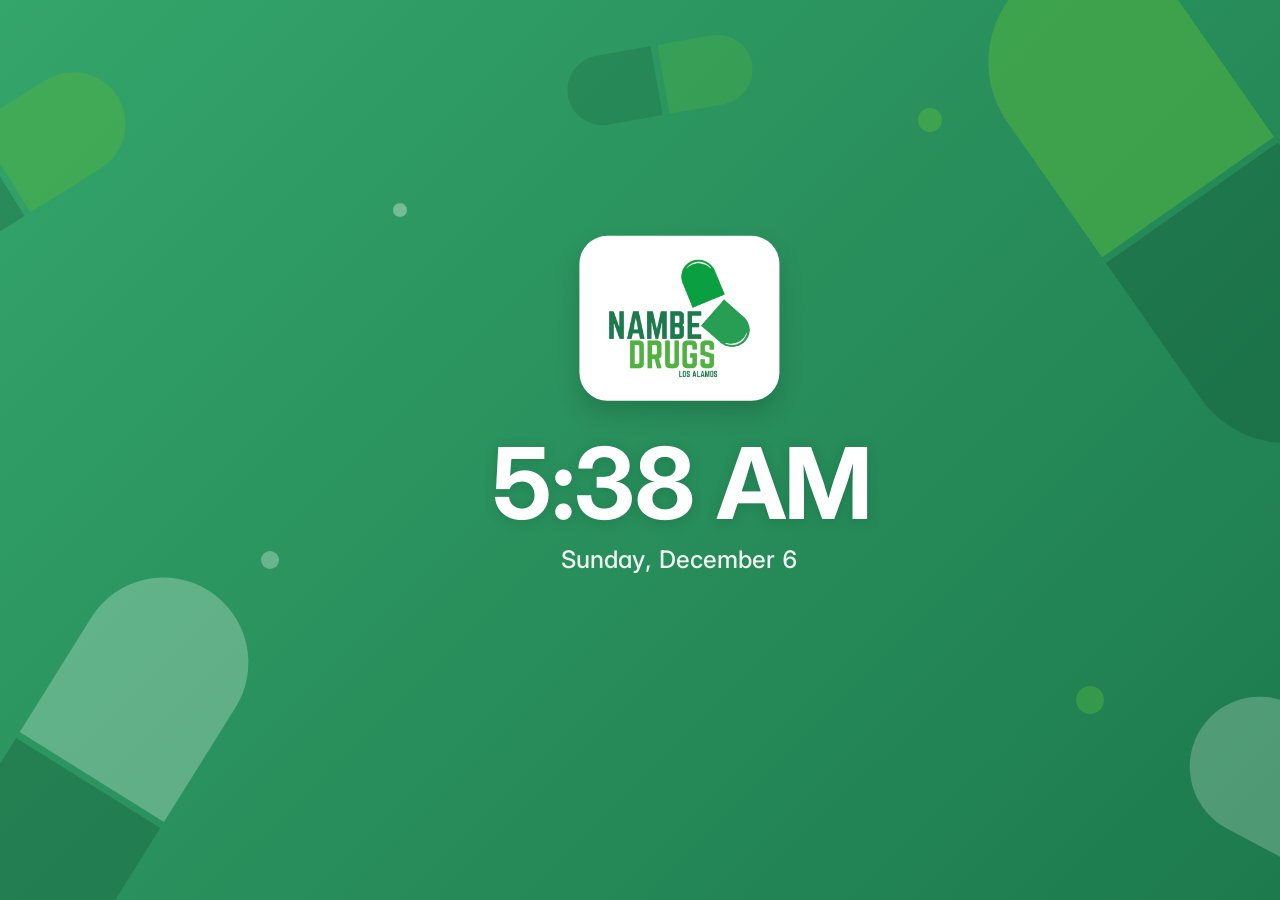
==== commit b3262898: "Lighter screensaver with bolder pills; visible gear; count toxoids as vaccines Screensaver drops the" ====
--- a/index.html
+++ b/index.html
@@ -28,7 +28,7 @@
         <div class="date" id="clock-date"></div>
       </div>
       <a class="gear" href="upload.html" title="Upload data" aria-label="Upload data">
-        <svg viewBox="0 0 24 24" fill="none" stroke="currentColor" stroke-width="1.5" stroke-linecap="round" stroke-linejoin="round" aria-hidden="true"><path d="M12.22 2h-.44a2 2 0 0 0-2 2v.18a2 2 0 0 1-1 1.73l-.43.25a2 2 0 0 1-2 0l-.15-.08a2 2 0 0 0-2.73.73l-.22.38a2 2 0 0 0 .73 2.73l.15.1a2 2 0 0 1 1 1.72v.51a2 2 0 0 1-1 1.74l-.15.09a2 2 0 0 0-.73 2.73l.22.38a2 2 0 0 0 2.73.73l.15-.08a2 2 0 0 1 2 0l.43.25a2 2 0 0 1 1 1.73V20a2 2 0 0 0 2 2h.44a2 2 0 0 0 2-2v-.18a2 2 0 0 1 1-1.73l.43-.25a2 2 0 0 1 2 0l.15.08a2 2 0 0 0 2.73-.73l.22-.39a2 2 0 0 0-.73-2.73l-.15-.08a2 2 0 0 1-1-1.74v-.5a2 2 0 0 1 1-1.74l.15-.09a2 2 0 0 0 .73-2.73l-.22-.38a2 2 0 0 0-2.73-.73l-.15.08a2 2 0 0 1-2 0l-.43-.25a2 2 0 0 1-1-1.73V4a2 2 0 0 0-2-2z"/><circle cx="12" cy="12" r="3"/></svg>
+        <svg viewBox="0 0 24 24" fill="none" stroke="currentColor" stroke-width="1.75" stroke-linecap="round" stroke-linejoin="round" aria-hidden="true"><path d="M12.22 2h-.44a2 2 0 0 0-2 2v.18a2 2 0 0 1-1 1.73l-.43.25a2 2 0 0 1-2 0l-.15-.08a2 2 0 0 0-2.73.73l-.22.38a2 2 0 0 0 .73 2.73l.15.1a2 2 0 0 1 1 1.72v.51a2 2 0 0 1-1 1.74l-.15.09a2 2 0 0 0-.73 2.73l.22.38a2 2 0 0 0 2.73.73l.15-.08a2 2 0 0 1 2 0l.43.25a2 2 0 0 1 1 1.73V20a2 2 0 0 0 2 2h.44a2 2 0 0 0 2-2v-.18a2 2 0 0 1 1-1.73l.43-.25a2 2 0 0 1 2 0l.15.08a2 2 0 0 0 2.73-.73l.22-.39a2 2 0 0 0-.73-2.73l-.15-.08a2 2 0 0 1-1-1.74v-.5a2 2 0 0 1 1-1.74l.15-.09a2 2 0 0 0 .73-2.73l-.22-.38a2 2 0 0 0-2.73-.73l-.15.08a2 2 0 0 1-2 0l-.43-.25a2 2 0 0 1-1-1.73V4a2 2 0 0 0-2-2z"/><circle cx="12" cy="12" r="3"/></svg>
       </a>
     </header>
 
@@ -45,18 +45,20 @@
   <!-- After-hours screensaver (outside SHOW_FROM–SHOW_UNTIL in app.js) -->
   <div class="screensaver" id="screensaver" hidden>
     <svg class="ss-art" viewBox="0 0 1600 900" preserveAspectRatio="xMidYMid slice" aria-hidden="true">
-      <defs><clipPath id="ss-cap"><rect x="-90" y="-230" width="180" height="460" rx="90"/></clipPath></defs>
-      <g transform="translate(1310 170) rotate(-35)" clip-path="url(#ss-cap)"><rect x="-90" y="-230" width="180" height="230" fill="#50B341" opacity=".18"/><rect x="-90" y="0" width="180" height="230" fill="#0A9F41" opacity=".10"/></g>
-      <g transform="translate(240 760) rotate(28)"><rect x="-70" y="-180" width="140" height="360" rx="70" fill="#0A9F41" opacity=".14"/></g>
-      <circle cx="1480" cy="820" r="220" fill="#50B341" opacity=".07"/>
-      <circle cx="90" cy="110" r="140" fill="#DDF0E3" opacity=".05"/>
+      <g transform="translate(1350 200) rotate(-35)"><path d="M-105.0,-3.5 V-168.5 A105.0,105.0 0 0 1 105.0,-168.5 V-3.5 Z" fill="#50B341" opacity="0.55"/><path d="M-105.0,3.5 V168.5 A105.0,105.0 0 0 0 105.0,168.5 V3.5 Z" fill="#0F4A2E" opacity="0.3"/></g>
+      <g transform="translate(250 780) rotate(32)"><path d="M-85.0,-3.5 V-138.5 A85.0,85.0 0 0 1 85.0,-138.5 V-3.5 Z" fill="#DDF0E3" opacity="0.3"/><path d="M-85.0,3.5 V138.5 A85.0,85.0 0 0 0 85.0,138.5 V3.5 Z" fill="#0F4A2E" opacity="0.28"/></g>
+      <g transform="translate(160 170) rotate(58)"><path d="M-52.0,-3.5 V-86.5 A52.0,52.0 0 0 1 52.0,-86.5 V-3.5 Z" fill="#50B341" opacity="0.45"/><path d="M-52.0,3.5 V86.5 A52.0,52.0 0 0 0 52.0,86.5 V3.5 Z" fill="#0F4A2E" opacity="0.25"/></g>
+      <g transform="translate(1520 820) rotate(-62)"><path d="M-70.0,-3.5 V-113.5 A70.0,70.0 0 0 1 70.0,-113.5 V-3.5 Z" fill="#DDF0E3" opacity="0.26"/><path d="M-70.0,3.5 V113.5 A70.0,70.0 0 0 0 70.0,113.5 V3.5 Z" fill="#50B341" opacity="0.45"/></g>
+      <g transform="translate(820 80) rotate(80)"><path d="M-35.0,-3.5 V-58.5 A35.0,35.0 0 0 1 35.0,-58.5 V-3.5 Z" fill="#50B341" opacity="0.3"/><path d="M-35.0,3.5 V58.5 A35.0,35.0 0 0 0 35.0,58.5 V3.5 Z" fill="#0F4A2E" opacity="0.2"/></g>
+      <circle cx="1090" cy="120" r="12" fill="#50B341" opacity=".55"/>
+      <circle cx="430" cy="560" r="9" fill="#DDF0E3" opacity=".35"/>
+      <circle cx="1250" cy="700" r="14" fill="#50B341" opacity=".45"/>
+      <circle cx="560" cy="210" r="7" fill="#DDF0E3" opacity=".4"/>
     </svg>
     <div class="ss-content" id="ss-content">
       <div class="ss-badge"><img src="assets/logo.png" alt="Nambe Drugs Los Alamos"></div>
       <div class="ss-time" id="ss-time">--:--</div>
       <div class="ss-date" id="ss-date"></div>
-      <div class="ss-rule"></div>
-      <div class="ss-tag">Your pharmacy in <span>Los Alamos.</span></div>
     </div>
   </div>
 
--- a/assets/styles.css
+++ b/assets/styles.css
@@ -110,16 +110,17 @@
 .gear {
   width: 2.75rem; height: 2.75rem; border-radius: 12px; flex: none;
   display: grid; place-items: center;
-  color: var(--ink-400); text-decoration: none;
+  background: var(--mint); color: var(--pine); text-decoration: none;
   transition: background .15s, color .15s;
 }
-.gear svg { width: 1.5rem; height: 1.5rem; }
-.gear:hover, .gear:focus-visible { background: var(--mint); color: var(--pine); outline: none; }
+.gear svg { width: 1.6rem; height: 1.6rem; }
+.gear:hover, .gear:focus-visible { background: var(--forest); color: #fff; outline: none; }
+body:not(.has-pointer) .gear { cursor: none; }
 
 /* ---------- After-hours screensaver ---------- */
 .screensaver {
   position: fixed; inset: 0; z-index: 100;
-  background: linear-gradient(135deg, var(--forest) 0%, var(--pine) 100%);
+  background: linear-gradient(135deg, #34A56B 0%, var(--forest) 100%);
   color: #fff; overflow: hidden;
   display: grid; place-items: center;
   opacity: 0; transition: opacity 1.2s ease;
@@ -143,13 +144,11 @@
   font-size: 9rem; line-height: 1; font-weight: 700; letter-spacing: -0.04em;
   font-variant-numeric: tabular-nums;
 }
+.ss-time { text-shadow: 0 2px 12px rgba(15, 74, 46, .25); }
 .ss-date {
-  margin-top: 1rem;
-  font-size: 2rem; line-height: 2.5rem; font-weight: 500; color: var(--mint);
-}
-.ss-rule { width: 4rem; height: 4px; border-radius: 4px; background: var(--lime); margin: 2.25rem 0 1.75rem; }
-.ss-tag { font-size: 1.6rem; font-weight: 600; color: rgba(255, 255, 255, .92); }
-.ss-tag span { color: #8FD982; }
+  margin-top: 1.1rem;
+  font-size: 2.2rem; line-height: 2.75rem; font-weight: 500; color: #fff; opacity: .92;
+}
 
 /* ---------- Panels ---------- */
 .grid {
@@ -395,5 +394,4 @@
   .ss-badge img { height: 7rem; }
   .ss-time { font-size: 5rem; white-space: nowrap; }
   .ss-date { font-size: 1.4rem; }
-  .ss-tag { font-size: 1.2rem; }
-}
+}
